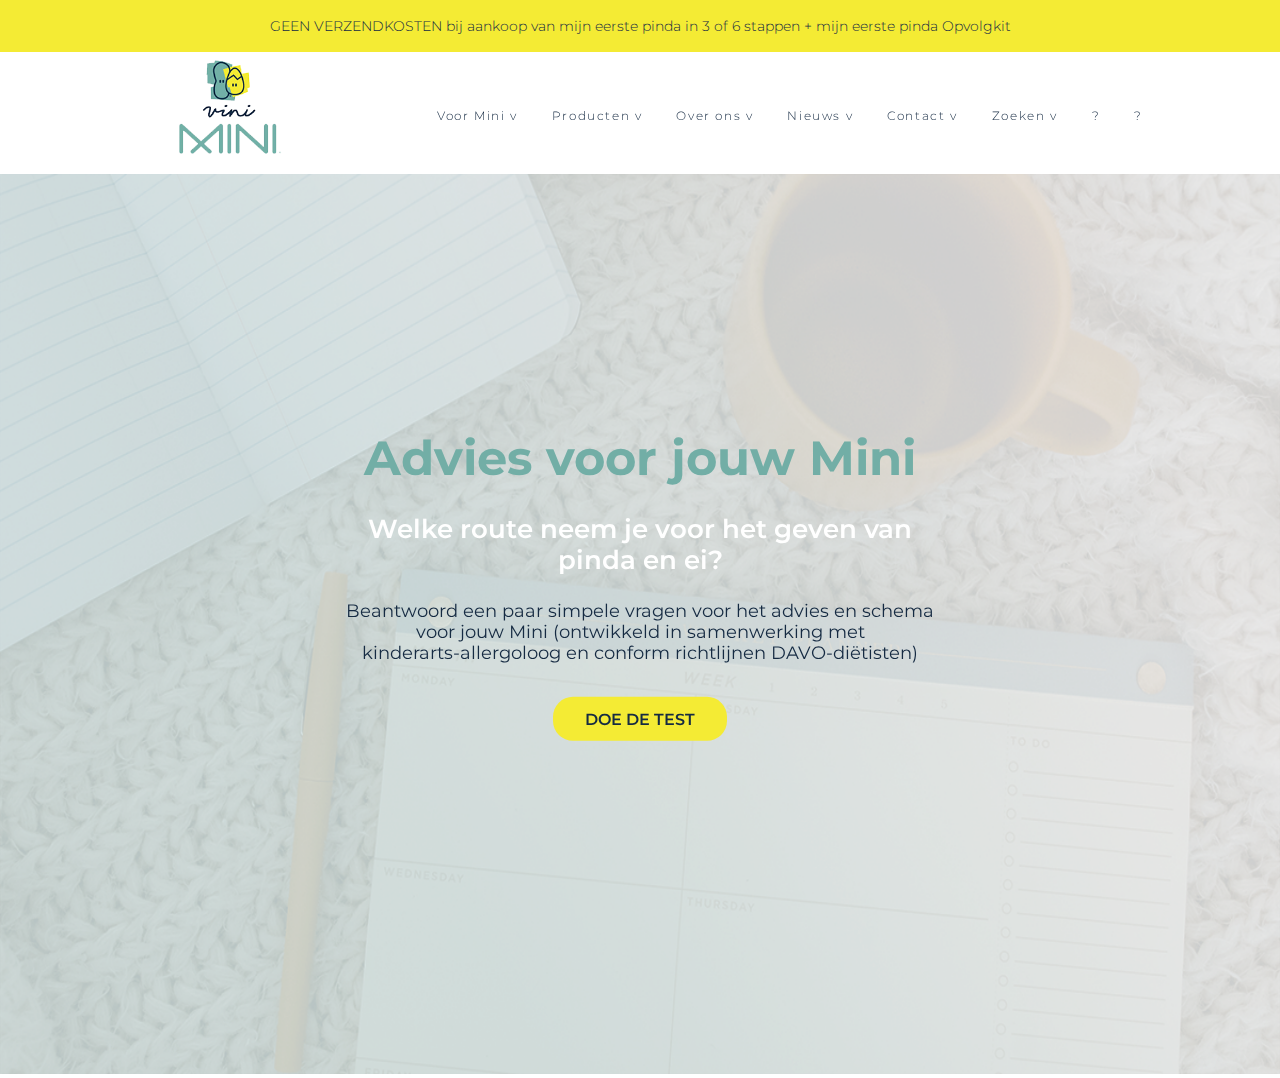
==== index.html @ e50b617c "background kleiner" ====
<!DOCTYPE html>
<html lang="en">

<head>
    <meta charset="UTF-8">
    <meta http-equiv="X-UA-Compatible" content="IE=edge">
    <meta name="viewport" content="width=device-width, initial-scale=1.0">
    <link rel="stylesheet" href="styles/styles.css">
    <script src="scripts/main.js"></script>
    <title>Vini Mini</title>
</head>

<body>
    <!-- YELLOW BANNER -->
    <section class="header">
        <p>GEEN VERZENDKOSTEN bij aankoop van mijn eerste pinda in 3 of 6 stappen + mijn eerste pinda Opvolgkit</p>
    </section>

    <!-- NAV + LOGO -->
    <section class="nav">
        <nav>
            <a href="index.html"> <img src="assets/logo.png" alt="logo"></a>
            <div class="nav-links" id="navLinks">
                <button class="close" onclick="hideMenu()">×</button>
                <ul>
                    <li> <a href="">Voor Mini v</a></li>
                    <li> <a href="">Producten v</a></li>
                    <li> <a href="">Over ons v</a></li>
                    <li> <a href="">Nieuws v</a></li>
                    <li> <a href="">Contact v</a></li>
                    <li> <a href="">Zoeken v</a></li>

                    <li> <a href="">?</a></li>
                    <li> <a href="">?</a></li>
                </ul>
            </div>
            <button class="menu" onclick="showMenu()">menu</button>
        </nav>

        <!--BACKGROUND-->
        <div class="bg"><img src="assets/background.png"></div>

        <!-- TEXT TEST-->
        <div class="test-text">
            <h1> Advies voor jouw Mini</h1>
            <h2> Welke route neem je voor het geven van <br> pinda en ei?</h2>
            <h3> Beantwoord een paar simpele vragen voor het advies en schema <br> voor jouw Mini (ontwikkeld in
                samenwerking met <br> kinderarts-allergoloog en conform richtlijnen DAVO-diëtisten)</h3>
            <a href="" class="button">DOE DE TEST</a>
        </div>

    </section>


</body>

</html>
---- styles/styles.css ----
@import url('https://fonts.googleapis.com/css2?family=Montserrat:wght@200;300;400;600;700&display=swap');

*{
    box-sizing: border-box;
    margin:0;
    padding:0;
}

/* YELLOW BANNER*/
.header {
    min-height: 3em;
    width: 100%;
    background-color: #f4eb34;
    position: fixed;
}

p{
    color: #152a42;
    text-align: center;
    font-family: 'Montserrat', sans-serif;
    font-size: 0.88rem;
    font-weight: 300;
    margin: 1.2em auto;
}

/* NAV + LOGO */
nav{
    display: flex; 
    justify-content: space-between;
    align-items: center;
    background-color: #fff;
}

nav img{
    width: 140px;
    margin-top: 3em;
    margin-left: 10em;
}

.nav-links{
    flex: 1;
    text-align: center;
}

.nav-links ul li{
    list-style: none;
    display: inline-block;
    padding: 15px 15px;
    margin-top: 3.5em;
    position: relative;
    letter-spacing: 0.1em;
}

.nav-links ul li a{
    color: #152a42;
    text-decoration: none;
    font-family: 'Montserrat', sans-serif;
    font-weight: 300;
    font-size: 0.75rem;
}

/*BACKGROUND*/
.bg img{
    min-height: 100vh;
    width:100%;
    background-position: center;
    background-size: cover;
    position: relative;
}

/*TEST*/
.test-text{
    width: 90%;
    position: absolute;
    top: 65%;
    left: 50%;
    transform: translate(-50%, -50%);
    text-align: center;
}

.test-text h1{
    color: #72AEA6;
    margin: 0 auto;
    font-family: 'Montserrat', sans-serif;
    font-weight: 700;
    font-size: 3rem;
}

.test-text h2{
    width: 60%;
    margin: 1em auto;
    font-family: 'Montserrat', sans-serif;
    font-weight: 600;
    font-size:1.6rem;
    color:#fff;
    text-align:center;
}

.test-text h3{
    width: 60%;
    margin: 1em auto;
    font-family: 'Montserrat', sans-serif;
    font-weight: 400;
    font-size: 1.1rem;
    color: #152a42;
    text-align: center;
}

.button{
    display: inline-block;
    text-decoration: none;
    background-color: #f4eb34;
    color:#152a42;
    border: none;
    border-radius: 20px;
    margin-top: 1em;
    padding: 0.8em 2em;
    font-size: 1rem;
    font-family: 'Montserrat', sans-serif;
    font-weight: 600;
}

.button:hover{
    background-color:#fff;
    color: #152a42;
}

nav .close{
    display:none;
}

nav .menu{
    display:none;
}

@media (max-width: 700px){
    .header {
        min-height: 3em;
        margin-top: 0;
        display: fixed;
        justify-content: center;

    }

    p{
        margin: 1em;
        font-size: 0.7rem;
        width: 80%;
        justify-content: center;
    }

    nav {
        display: flex; 
        align-items: center;
        background-color: #fff;
        margin: 0em;
    }
    

    .nav-links ul li{
        display: block;
        margin-top: 0.2em;
    }

    .nav-links ul li a{
        color: white;
        font-weight: 600;
    }

    .nav-links{
        position: absolute;
        background-color: #72AEA6;
        height: 100vh;
        width: 200px;
        top: 0;
        right: -200px;
        text-align: left;
        z-index: 2;
        transition: 1s;
    }

    nav img{
        width: 80px;
        margin-top: 3.5em;
        margin-left: 1em;
    }

    nav .close{
        display: block;
        color: #fff;
        font-size: 2em;
        cursor: pointer;
        border: none;
        background: none;
    }
    
    nav .menu{
        display: block;
        color:#72AEA6;
        font-size: 2em;
        cursor: pointer;
        border: none;
        background: none;
    }

    .nav-links ul{
        padding: 2em;
    }
}
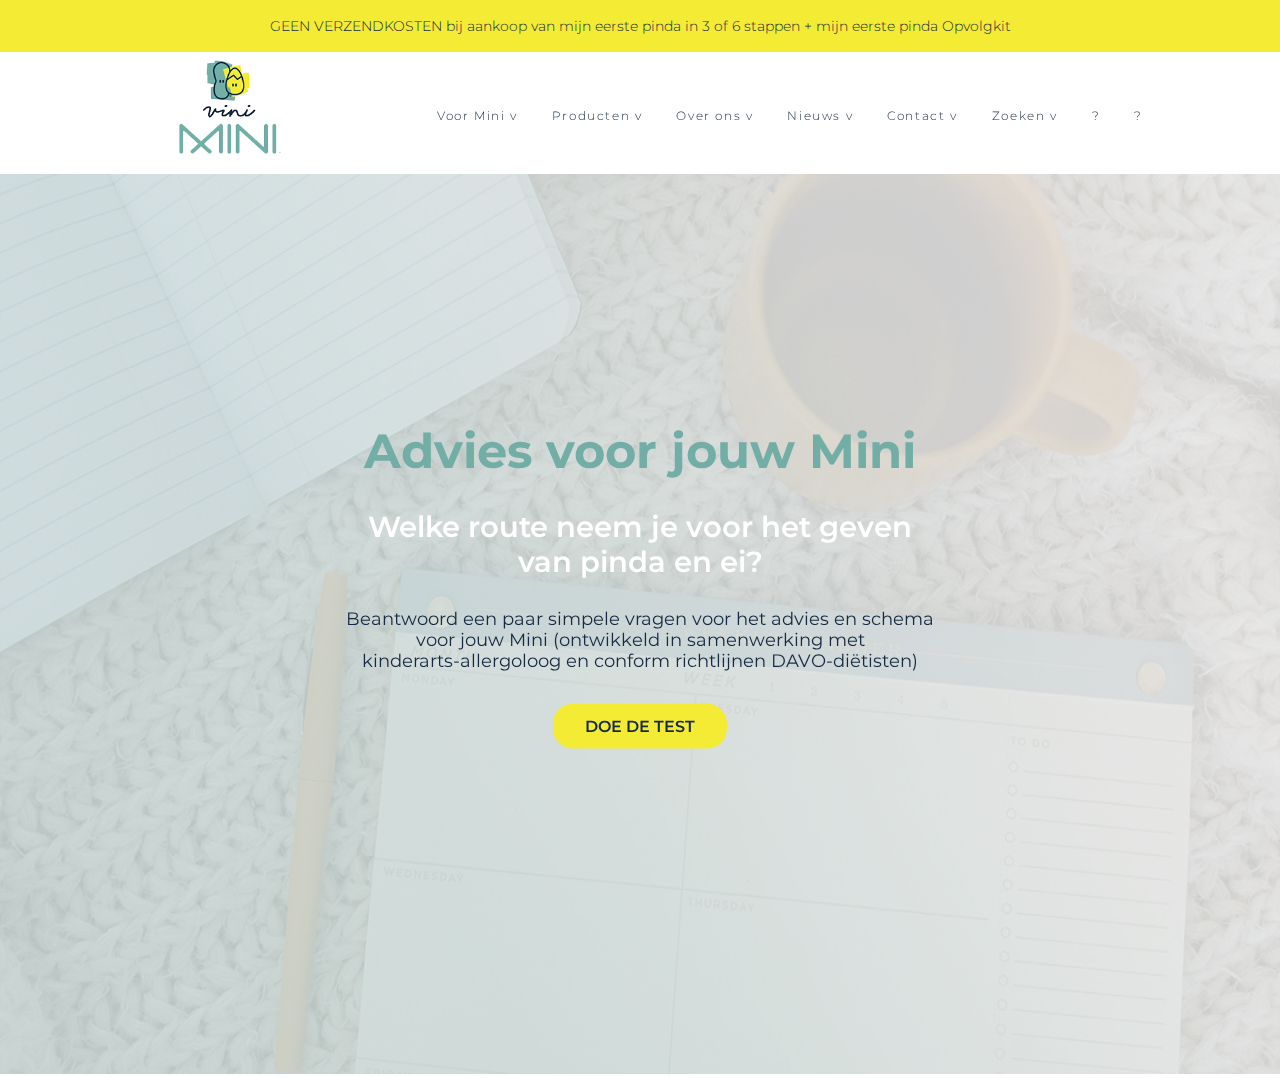
==== commit 2816676b: "br en bg probleem opgelost" ====
--- a/index.html
+++ b/index.html
@@ -38,12 +38,12 @@
         </nav>
 
         <!--BACKGROUND-->
-        <div class="bg"><img src="assets/background.png"></div>
+        <div class="bg"><img src="assets/background.png" alt="background"></div>
 
         <!-- TEXT TEST-->
         <div class="test-text">
             <h1> Advies voor jouw Mini</h1>
-            <h2> Welke route neem je voor het geven van <br> pinda en ei?</h2>
+            <h2> Welke route neem je voor het geven <br> van pinda en ei?</h2>
             <h3> Beantwoord een paar simpele vragen voor het advies en schema <br> voor jouw Mini (ontwikkeld in
                 samenwerking met <br> kinderarts-allergoloog en conform richtlijnen DAVO-diëtisten)</h3>
             <a href="" class="button">DOE DE TEST</a>
--- a/styles/styles.css
+++ b/styles/styles.css
@@ -7,7 +7,7 @@
     padding:0;
 }
 
-/* YELLOW BANNER*/
+/* YELLOW BANNER */
 .header {
     min-height: 3em;
     width: 100%;
@@ -22,6 +22,7 @@
     font-size: 0.88rem;
     font-weight: 300;
     margin: 1.2em auto;
+    width: 100%;
 }
 
 /* NAV + LOGO */
@@ -60,7 +61,7 @@
     font-size: 0.75rem;
 }
 
-/*BACKGROUND*/
+/* BACKGROUND */
 .bg img{
     min-height: 100vh;
     width:100%;
@@ -69,7 +70,7 @@
     position: relative;
 }
 
-/*TEST*/
+/* TEST TEXT */
 .test-text{
     width: 90%;
     position: absolute;
@@ -92,7 +93,7 @@
     margin: 1em auto;
     font-family: 'Montserrat', sans-serif;
     font-weight: 600;
-    font-size:1.6rem;
+    font-size:1.8rem;
     color:#fff;
     text-align:center;
 }
@@ -106,6 +107,8 @@
     color: #152a42;
     text-align: center;
 }
+
+/* BUTTON TEST */
 
 .button{
     display: inline-block;
@@ -134,29 +137,19 @@
     display:none;
 }
 
+/* PHONE */
+
 @media (max-width: 700px){
     .header {
         min-height: 3em;
-        margin-top: 0;
-        display: fixed;
-        justify-content: center;
-
+        width: 70%;
     }
 
     p{
-        margin: 1em;
+        margin: 1em auto;
         font-size: 0.7rem;
         width: 80%;
-        justify-content: center;
-    }
-
-    nav {
-        display: flex; 
-        align-items: center;
-        background-color: #fff;
-        margin: 0em;
-    }
-    
+    }
 
     .nav-links ul li{
         display: block;
@@ -198,13 +191,46 @@
     nav .menu{
         display: block;
         color:#72AEA6;
-        font-size: 2em;
+        font-size: 1em;
+        margin-top: 3em;
+        margin-right: 2em;
         cursor: pointer;
         border: none;
         background: none;
+        display: hidden;
     }
 
     .nav-links ul{
         padding: 2em;
     }
+
+    .test-text{
+        width: 90%;
+        top: 60%;
+    }
+
+    .test-text h1{
+        font-size: 1.8rem;
+    }
+
+    .test-text h2{
+        width: 95%;
+        font-size:1.4rem;
+    }
+
+    .test-text h2 br{
+       display: none;
+    }
+
+    .test-text h3{
+        width: 80%;
+        font-weight: 400;
+        font-size: 1rem;
+    }
+
+    .bg img{
+        min-height: 100vh;
+        width:100vw;
+        object-fit: cover;
+    }
 }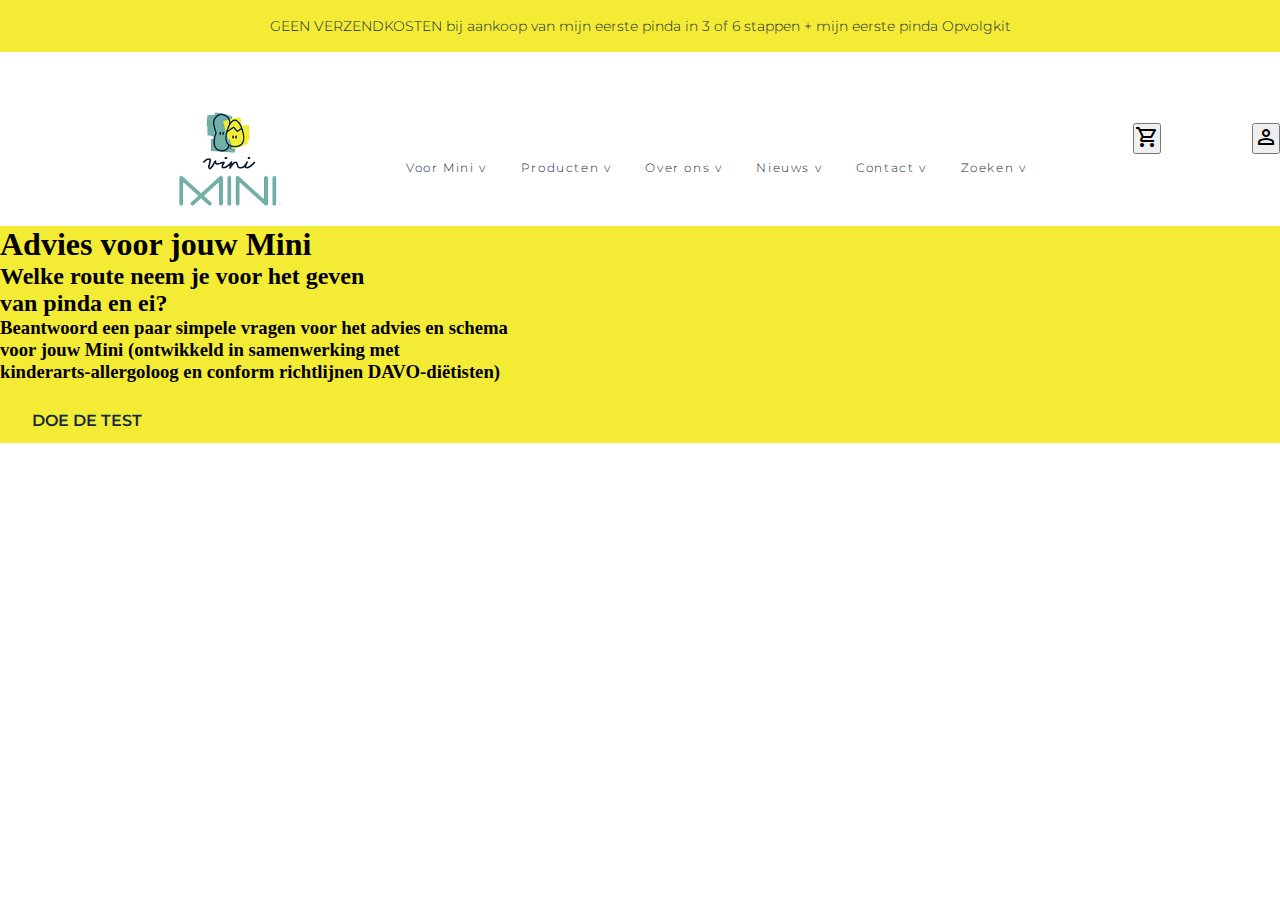
==== commit e10558ef: "new page" ====
--- a/index.html
+++ b/index.html
@@ -6,51 +6,60 @@
     <meta http-equiv="X-UA-Compatible" content="IE=edge">
     <meta name="viewport" content="width=device-width, initial-scale=1.0">
     <link rel="stylesheet" href="styles/styles.css">
-    <script src="scripts/main.js"></script>
+    <link rel="stylesheet"
+        href="https://fonts.googleapis.com/css2?family=Material+Symbols+Outlined:opsz,wght,FILL,GRAD@20..48,100..700,0..1,-50..200" />
+    <script src="scripts/main.js" defer></script>
     <title>Vini Mini</title>
 </head>
 
 <body>
     <!-- YELLOW BANNER -->
-    <section class="header">
+    <header class="header">
         <p>GEEN VERZENDKOSTEN bij aankoop van mijn eerste pinda in 3 of 6 stappen + mijn eerste pinda Opvolgkit</p>
-    </section>
 
-    <!-- NAV + LOGO -->
-    <section class="nav">
-        <nav>
-            <a href="index.html"> <img src="assets/logo.png" alt="logo"></a>
-            <div class="nav-links" id="navLinks">
-                <button class="close" onclick="hideMenu()">×</button>
-                <ul>
-                    <li> <a href="">Voor Mini v</a></li>
-                    <li> <a href="">Producten v</a></li>
-                    <li> <a href="">Over ons v</a></li>
-                    <li> <a href="">Nieuws v</a></li>
-                    <li> <a href="">Contact v</a></li>
-                    <li> <a href="">Zoeken v</a></li>
+        <!-- NAV + LOGO -->
+        <header class="nav">
 
-                    <li> <a href="">?</a></li>
-                    <li> <a href="">?</a></li>
-                </ul>
-            </div>
-            <button class="menu" onclick="showMenu()">menu</button>
-        </nav>
+            <nav>
+                <a href="index.html"> <img src="assets/logo.png" alt="logo"></a>
 
-        <!--BACKGROUND-->
-        <div class="bg"><img src="assets/background.png" alt="background"></div>
+                <div class="nav-menu">
+                    <div class="nav-links">
+                        <ul>
+                            <li> <a href="">Voor Mini v</a></li>
+                            <li> <a href="">Producten v</a></li>
+                            <li> <a href="">Over ons v</a></li>
+                            <li> <a href="">Nieuws v</a></li>
+                            <li> <a href="">Contact v</a></li>
+                            <li> <a href="">Zoeken v</a></li>
+                    </div>
+                </div>
 
-        <!-- TEXT TEST-->
-        <div class="test-text">
-            <h1> Advies voor jouw Mini</h1>
-            <h2> Welke route neem je voor het geven <br> van pinda en ei?</h2>
-            <h3> Beantwoord een paar simpele vragen voor het advies en schema <br> voor jouw Mini (ontwikkeld in
-                samenwerking met <br> kinderarts-allergoloog en conform richtlijnen DAVO-diëtisten)</h3>
-            <a href="" class="button">DOE DE TEST</a>
-        </div>
+                <button class="shoppingcart">
+                    <span class="material-symbols-outlined">
+                        shopping_cart</span></button>
 
-    </section>
+                <button class="person">
+                    <span class="material-symbols-outlined">
+                        person</span>
+                    </ul>
+            </nav>
 
+        </header>
+
+        <!-- HERO -->
+        <main>
+            <section class="hero">
+                <div class="text">
+                    <h1> Advies voor jouw Mini</h1>
+                    <h2> Welke route neem je voor het geven <br> van pinda en ei?</h2>
+                    <h3> Beantwoord een paar simpele vragen voor het advies en schema <br> voor jouw Mini (ontwikkeld in
+                        samenwerking met <br> kinderarts-allergoloog en conform richtlijnen DAVO-diëtisten)</h3>
+                    <a href="test.html" class="button">DOE DE TEST</a>
+                </div>
+            </section>
+
+        </main>
 
 </body>
 
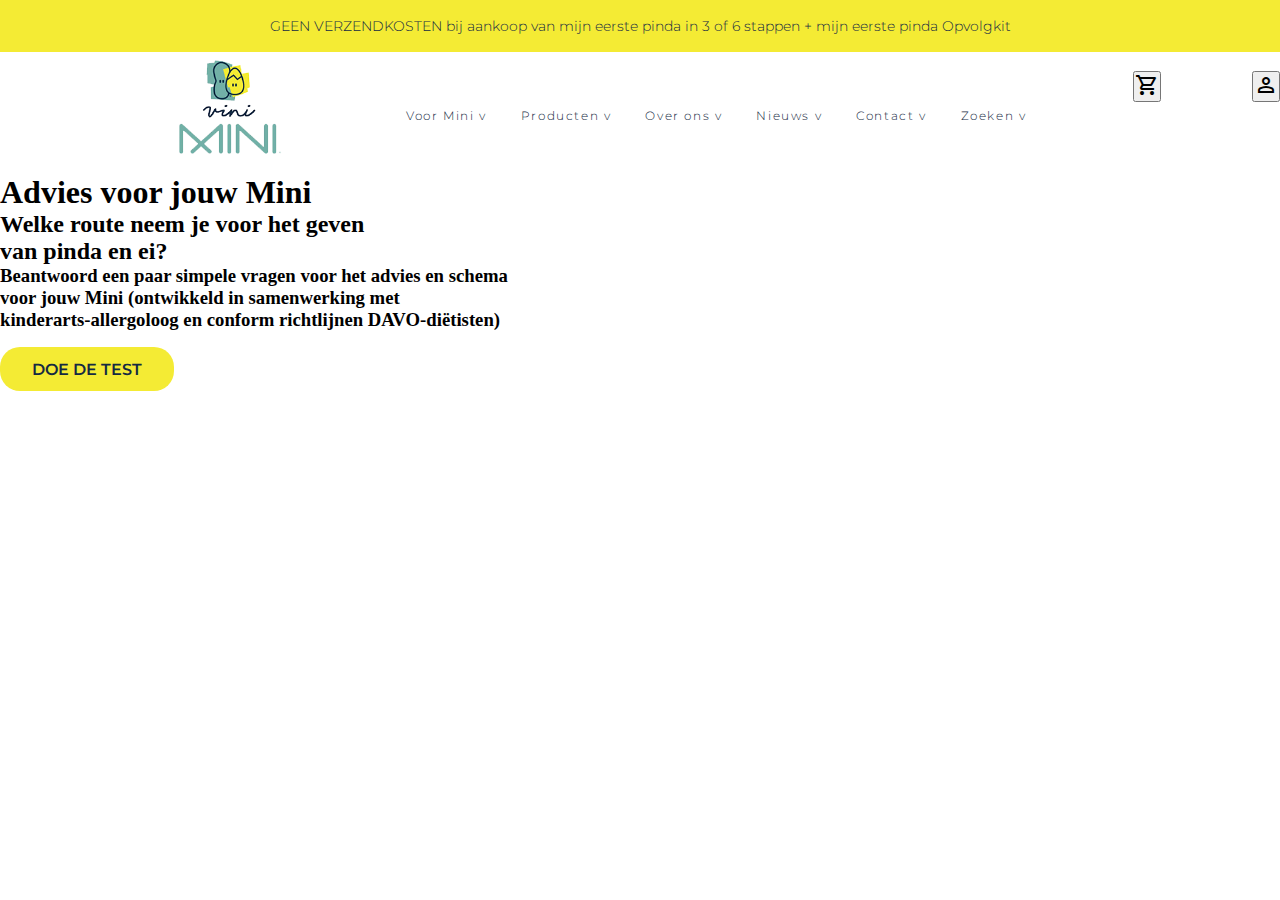
==== commit 4c148b57: "added closing tag" ====
--- a/index.html
+++ b/index.html
@@ -16,6 +16,7 @@
     <!-- YELLOW BANNER -->
     <header class="header">
         <p>GEEN VERZENDKOSTEN bij aankoop van mijn eerste pinda in 3 of 6 stappen + mijn eerste pinda Opvolgkit</p>
+    </header>
 
         <!-- NAV + LOGO -->
         <header class="nav">
@@ -32,6 +33,7 @@
                             <li> <a href="">Nieuws v</a></li>
                             <li> <a href="">Contact v</a></li>
                             <li> <a href="">Zoeken v</a></li>
+                        </ul>
                     </div>
                 </div>
 
@@ -42,9 +44,7 @@
                 <button class="person">
                     <span class="material-symbols-outlined">
                         person</span>
-                    </ul>
             </nav>
-
         </header>
 
         <!-- HERO -->
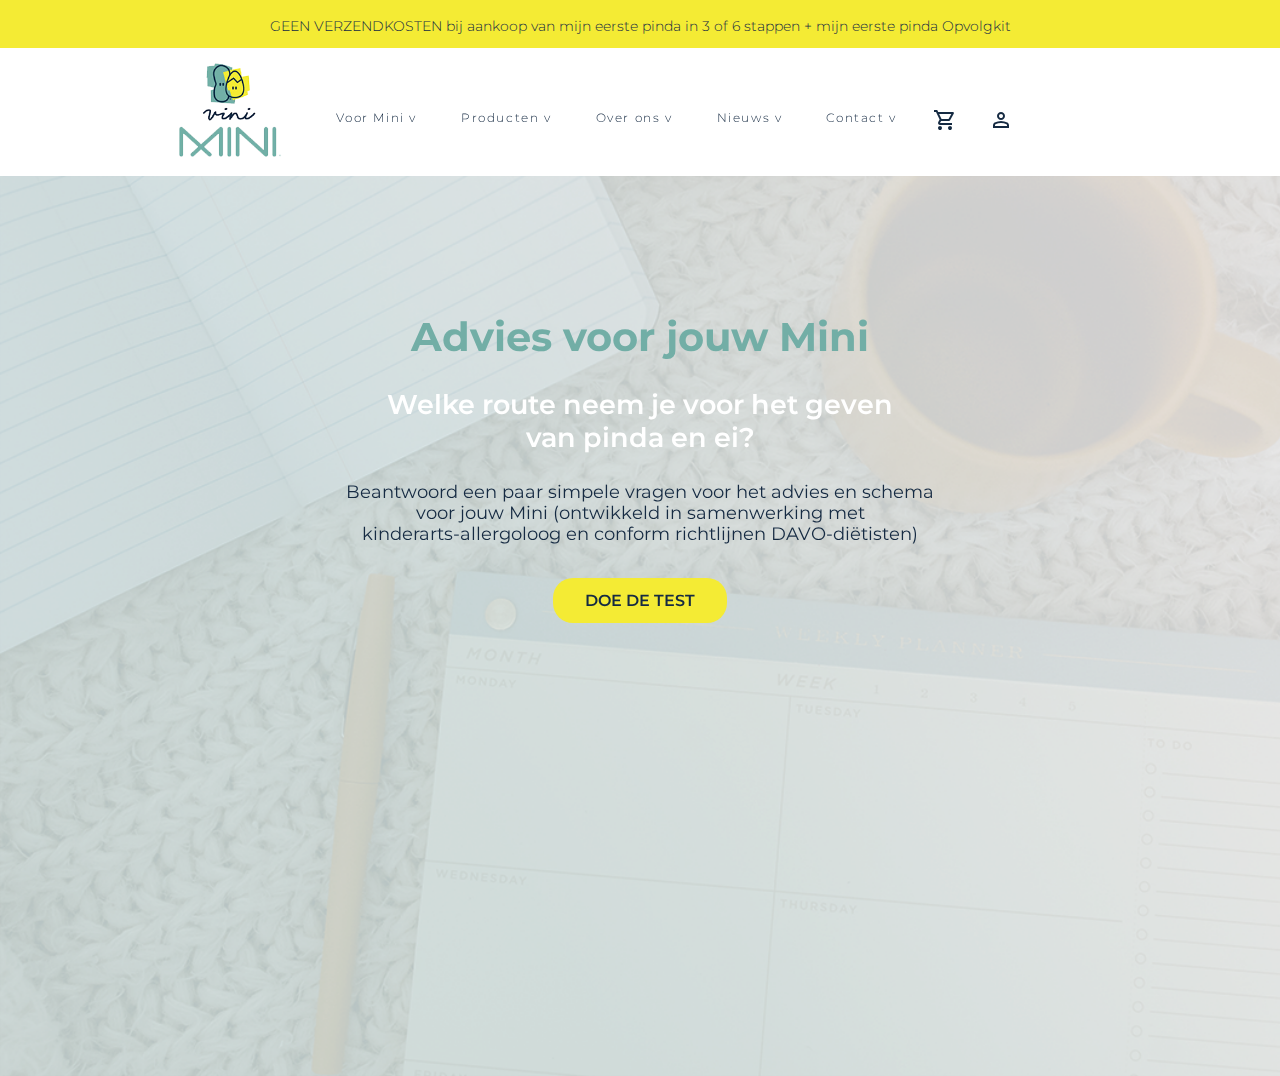
==== commit 9a195904: "header aangepast" ====
--- a/index.html
+++ b/index.html
@@ -14,12 +14,11 @@
 
 <body>
     <!-- YELLOW BANNER -->
-    <header class="header">
+    <header>
         <p>GEEN VERZENDKOSTEN bij aankoop van mijn eerste pinda in 3 of 6 stappen + mijn eerste pinda Opvolgkit</p>
     </header>
 
         <!-- NAV + LOGO -->
-        <header class="nav">
 
             <nav>
                 <a href="index.html"> <img src="assets/logo.png" alt="logo"></a>
@@ -45,7 +44,6 @@
                     <span class="material-symbols-outlined">
                         person</span>
             </nav>
-        </header>
 
         <!-- HERO -->
         <main>
--- a/styles/styles.css
+++ b/styles/styles.css
@@ -8,8 +8,8 @@
 }
 
 /* YELLOW BANNER */
-.header {
-    min-height: 3em;
+header {
+    height: 3em;
     width: 100%;
     background-color: #f4eb34;
     position: fixed;
@@ -25,17 +25,19 @@
     width: 100%;
 }
 
-/* NAV + LOGO */
+/* NAV + LOGO + ICONS*/
 nav{
     display: flex; 
     justify-content: space-between;
-    align-items: center;
+    align-items: right;
     background-color: #fff;
+    height: 11em;
+    width: 100vw;
 }
 
 nav img{
     width: 140px;
-    margin-top: 3em;
+    margin-top: 3.2em;
     margin-left: 10em;
 }
 
@@ -47,8 +49,8 @@
 .nav-links ul li{
     list-style: none;
     display: inline-block;
-    padding: 15px 15px;
-    margin-top: 3.5em;
+    padding: 20px;
+    margin-top: 5.5em;
     position: relative;
     letter-spacing: 0.1em;
 }
@@ -61,44 +63,77 @@
     font-size: 0.75rem;
 }
 
-/* BACKGROUND */
-.bg img{
+.nav-links ul li a:hover{
+    color: #72AEA6;
+}
+
+
+.shoppingcart{
+    background-color: transparent;
+    border: none;
+    color:#152a42;
+    position: relative;
+    margin-top: 5em;
+    margin-right: 2.4em;
+
+}
+
+.shoppingcart:hover{
+    color:#72AEA6;
+
+}
+
+.person{
+    background-color: transparent;
+    border: none;
+    color:#152a42;
+    position: relative;
+    margin-top: 5em;
+    margin-right: 20em;
+}
+
+.person:hover{
+  color:#72AEA6;
+}
+
+.nav menu{
+    display: none;
+}
+
+
+/* HERO */
+.hero{
     min-height: 100vh;
     width:100%;
-    background-position: center;
+    background-image: url("../assets/background.png");
     background-size: cover;
-    position: relative;
-}
-
-/* TEST TEXT */
-.test-text{
-    width: 90%;
     position: absolute;
-    top: 65%;
-    left: 50%;
-    transform: translate(-50%, -50%);
-    text-align: center;
-}
-
-.test-text h1{
+    text-align: center;
+}
+
+.text{
+    margin-top: 8.5em;
+}
+
+.hero h1{
     color: #72AEA6;
     margin: 0 auto;
     font-family: 'Montserrat', sans-serif;
     font-weight: 700;
-    font-size: 3rem;
-}
-
-.test-text h2{
+    font-size: 2.5rem;
+}
+
+.hero h2{
     width: 60%;
     margin: 1em auto;
     font-family: 'Montserrat', sans-serif;
     font-weight: 600;
-    font-size:1.8rem;
+    font-size:1.7rem;
     color:#fff;
     text-align:center;
 }
 
-.test-text h3{
+.hero h3{
     width: 60%;
     margin: 1em auto;
     font-family: 'Montserrat', sans-serif;
@@ -129,20 +164,12 @@
     color: #152a42;
 }
 
-nav .close{
-    display:none;
-}
-
-nav .menu{
-    display:none;
-}
-
 /* PHONE */
 
 @media (max-width: 700px){
     .header {
         min-height: 3em;
-        width: 70%;
+        width: 100vw;
     }
 
     p{
@@ -150,87 +177,48 @@
         font-size: 0.7rem;
         width: 80%;
     }
-
-    .nav-links ul li{
-        display: block;
-        margin-top: 0.2em;
-    }
-
-    .nav-links ul li a{
-        color: white;
-        font-weight: 600;
-    }
-
-    .nav-links{
-        position: absolute;
-        background-color: #72AEA6;
-        height: 100vh;
-        width: 200px;
-        top: 0;
-        right: -200px;
-        text-align: left;
-        z-index: 2;
-        transition: 1s;
-    }
-
+    
     nav img{
         width: 80px;
-        margin-top: 3.5em;
+        margin-top: 0.5em;
         margin-left: 1em;
     }
-
-    nav .close{
-        display: block;
-        color: #fff;
-        font-size: 2em;
-        cursor: pointer;
-        border: none;
-        background: none;
-    }
     
-    nav .menu{
-        display: block;
-        color:#72AEA6;
-        font-size: 1em;
-        margin-top: 3em;
-        margin-right: 2em;
-        cursor: pointer;
-        border: none;
-        background: none;
-        display: hidden;
-    }
-
-    .nav-links ul{
-        padding: 2em;
-    }
-
-    .test-text{
+
+    .text{
+        margin-top: 7em;
+    }
+
+    .hero h1{
+        font-size: 1.6rem;
+    }
+
+    .hero h2{
         width: 90%;
-        top: 60%;
-    }
-
-    .test-text h1{
-        font-size: 1.8rem;
-    }
-
-    .test-text h2{
-        width: 95%;
-        font-size:1.4rem;
-    }
-
-    .test-text h2 br{
-       display: none;
-    }
-
-    .test-text h3{
-        width: 80%;
-        font-weight: 400;
-        font-size: 1rem;
-    }
-
-    .bg img{
-        min-height: 100vh;
-        width:100vw;
-        object-fit: cover;
-    }
+        font-size:1.3rem;
+    }
+
+    .hero h2 br{
+      display: none;
+    }
+    
+    .hero h3{
+        width: 70%;
+        margin: 1em auto;
+        font-size: 0.9rem;
+    }
+
+}
+
+/* TABLET */
+
+@media (max-width: 700px){
+
+nav{
+    min-height: 3em;
+}
+
+.nav-links ul li{
+    margin-top: 1em;
+}
 }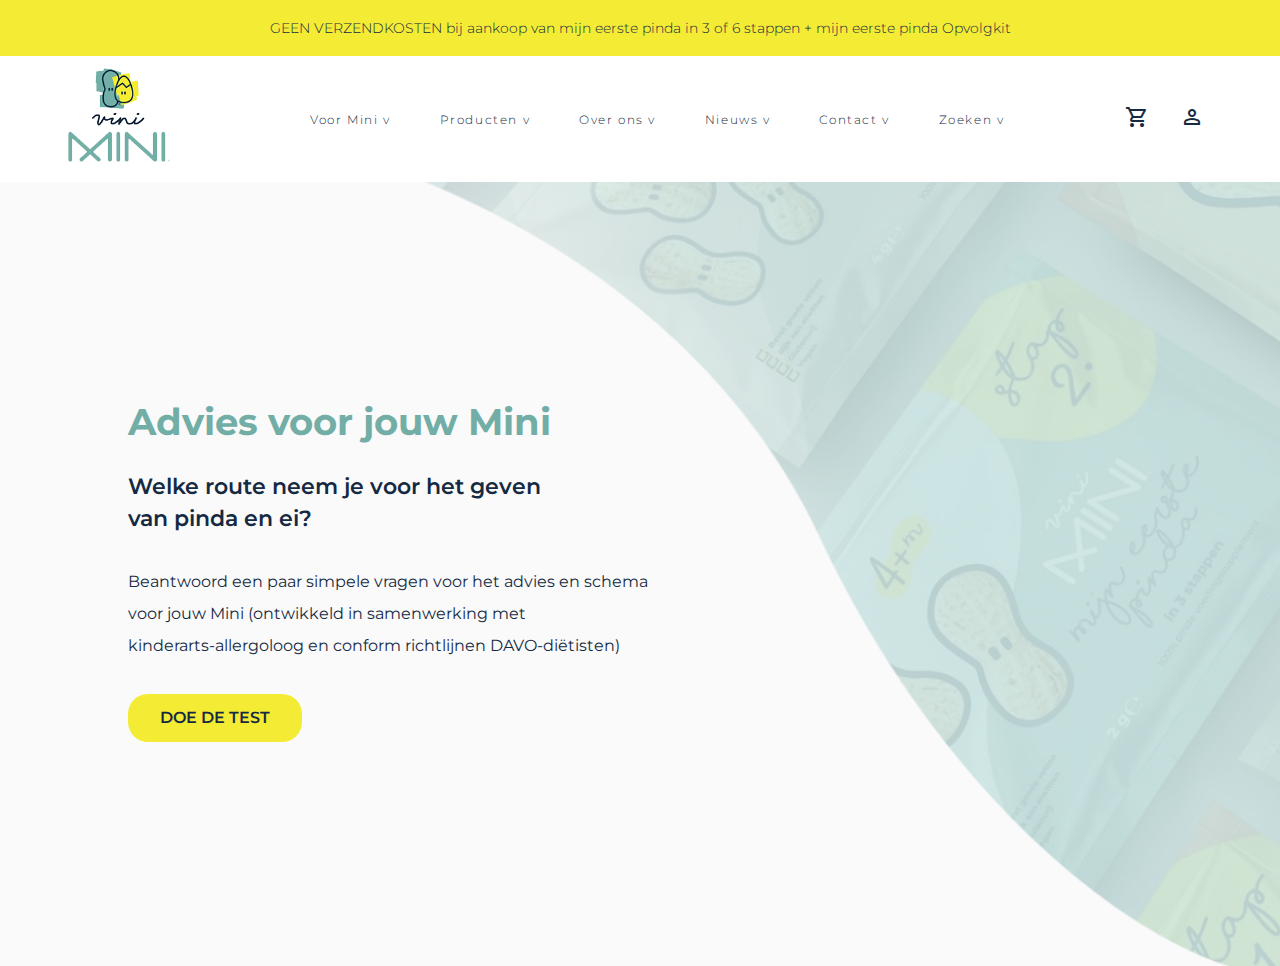
==== commit 75e75825: "pagina toegevoegd" ====
--- a/index.html
+++ b/index.html
@@ -19,7 +19,6 @@
     </header>
 
         <!-- NAV + LOGO -->
-
             <nav>
                 <a href="index.html"> <img src="assets/logo.png" alt="logo"></a>
 
@@ -36,6 +35,7 @@
                     </div>
                 </div>
 
+                <div>
                 <button class="shoppingcart">
                     <span class="material-symbols-outlined">
                         shopping_cart</span></button>
@@ -43,20 +43,24 @@
                 <button class="person">
                     <span class="material-symbols-outlined">
                         person</span>
+                    </div>
             </nav>
-
         <!-- HERO -->
         <main>
             <section class="hero">
                 <div class="text">
                     <h1> Advies voor jouw Mini</h1>
+                    <br>
                     <h2> Welke route neem je voor het geven <br> van pinda en ei?</h2>
+                    <br>
                     <h3> Beantwoord een paar simpele vragen voor het advies en schema <br> voor jouw Mini (ontwikkeld in
                         samenwerking met <br> kinderarts-allergoloog en conform richtlijnen DAVO-diëtisten)</h3>
+                        <br>
                     <a href="test.html" class="button">DOE DE TEST</a>
                 </div>
             </section>
 
+    
         </main>
 
 </body>
--- a/styles/styles.css
+++ b/styles/styles.css
@@ -7,12 +7,16 @@
     padding:0;
 }
 
+body{
+    height: 100vh;
+}
+
 /* YELLOW BANNER */
 header {
-    height: 3em;
     width: 100%;
     background-color: #f4eb34;
-    position: fixed;
+    position: relative;
+    padding: 1.2em;
 }
 
 p{
@@ -21,24 +25,22 @@
     font-family: 'Montserrat', sans-serif;
     font-size: 0.88rem;
     font-weight: 300;
-    margin: 1.2em auto;
+    padding: 1.2em auto;
     width: 100%;
 }
 
 /* NAV + LOGO + ICONS*/
 nav{
     display: flex; 
-    justify-content: space-between;
-    align-items: right;
+    flex-flow:row nowrap;
+    justify-content: space-around;
+    align-items: center;
     background-color: #fff;
-    height: 11em;
     width: 100vw;
 }
 
 nav img{
     width: 140px;
-    margin-top: 3.2em;
-    margin-left: 10em;
 }
 
 .nav-links{
@@ -49,8 +51,7 @@
 .nav-links ul li{
     list-style: none;
     display: inline-block;
-    padding: 20px;
-    margin-top: 5.5em;
+    padding: 1.4em;
     position: relative;
     letter-spacing: 0.1em;
 }
@@ -68,13 +69,12 @@
 }
 
 
-.shoppingcart{
+.shoppingcart, .person{
     background-color: transparent;
     border: none;
     color:#152a42;
     position: relative;
-    margin-top: 5em;
-    margin-right: 2.4em;
+    margin-right:2em;
 
 }
 
@@ -83,15 +83,6 @@
 
 }
 
-.person{
-    background-color: transparent;
-    border: none;
-    color:#152a42;
-    position: relative;
-    margin-top: 5em;
-    margin-right: 20em;
-}
-
 .person:hover{
   color:#72AEA6;
 }
@@ -103,44 +94,50 @@
 
 /* HERO */
 .hero{
-    min-height: 100vh;
+    max-height: 100%;
     width:100%;
-    background-image: url("../assets/background.png");
+    background-image: url("../assets/background4.png");
     background-size: cover;
     position: absolute;
-    text-align: center;
+    display: flex;
+    overflow-y: none;
 }
 
 .text{
-    margin-top: 8.5em;
+    width: 50%;
+    display: flex;
+    flex-direction: column;
+    margin: 14em 8em;
+    line-height: 2em;
 }
 
 .hero h1{
+    width: 100%;
     color: #72AEA6;
     margin: 0 auto;
     font-family: 'Montserrat', sans-serif;
     font-weight: 700;
-    font-size: 2.5rem;
+    font-size: 2.3rem;
+    text-align: left;
+
 }
 
 .hero h2{
-    width: 60%;
-    margin: 1em auto;
+    width: 100%;
     font-family: 'Montserrat', sans-serif;
     font-weight: 600;
-    font-size:1.7rem;
-    color:#fff;
-    text-align:center;
+    font-size:1.4rem;
+    color: #152a42;
+    text-align: left;
 }
 
 .hero h3{
-    width: 60%;
-    margin: 1em auto;
+    width: 100%;
     font-family: 'Montserrat', sans-serif;
     font-weight: 400;
-    font-size: 1.1rem;
-    color: #152a42;
-    text-align: center;
+    font-size: 1rem;
+    color: #152a42;
+    text-align: left;
 }
 
 /* BUTTON TEST */
@@ -152,17 +149,18 @@
     color:#152a42;
     border: none;
     border-radius: 20px;
-    margin-top: 1em;
-    padding: 0.8em 2em;
+    padding: 0.5em 2em;
     font-size: 1rem;
     font-family: 'Montserrat', sans-serif;
     font-weight: 600;
+    align-self: flex-start;
 }
 
 .button:hover{
-    background-color:#fff;
-    color: #152a42;
-}
+    background-color:#72AEA6;
+    color: #ffffff;
+}
+
 
 /* PHONE */
 
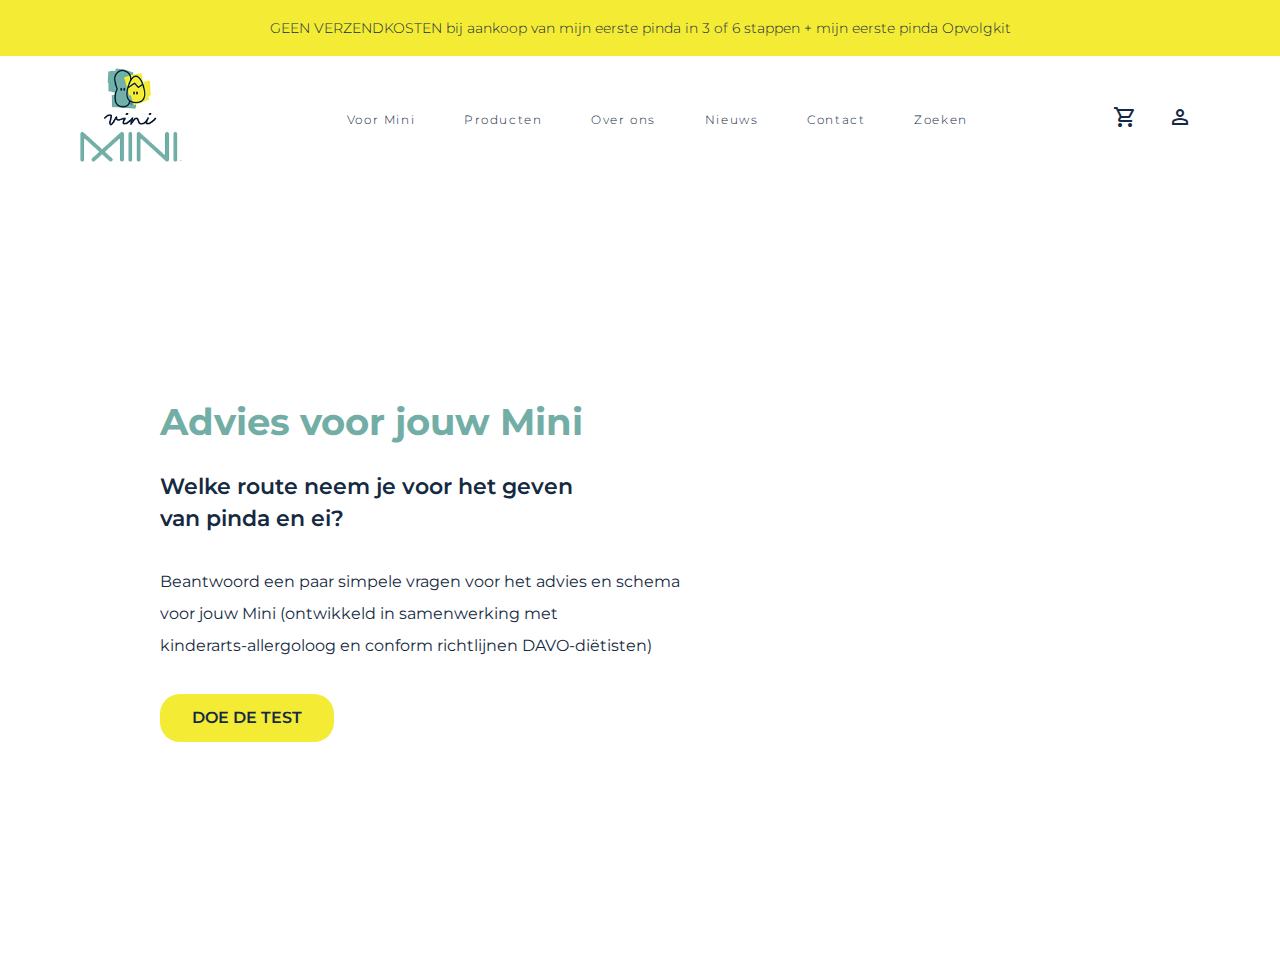
==== commit 2714b472: "links" ====
--- a/index.html
+++ b/index.html
@@ -25,12 +25,12 @@
                 <div class="nav-menu">
                     <div class="nav-links">
                         <ul>
-                            <li> <a href="">Voor Mini v</a></li>
-                            <li> <a href="">Producten v</a></li>
-                            <li> <a href="">Over ons v</a></li>
-                            <li> <a href="">Nieuws v</a></li>
-                            <li> <a href="">Contact v</a></li>
-                            <li> <a href="">Zoeken v</a></li>
+                            <li> <a href="">Voor Mini</a></li>
+                            <li> <a href="">Producten</a></li>
+                            <li> <a href="">Over ons</a></li>
+                            <li> <a href="">Nieuws</a></li>
+                            <li> <a href="">Contact</a></li>
+                            <li> <a href="">Zoeken</a></li>
                         </ul>
                     </div>
                 </div>
--- a/styles/styles.css
+++ b/styles/styles.css
@@ -107,7 +107,7 @@
     width: 50%;
     display: flex;
     flex-direction: column;
-    margin: 14em 8em;
+    margin: 14em 10em;
     line-height: 2em;
 }
 
